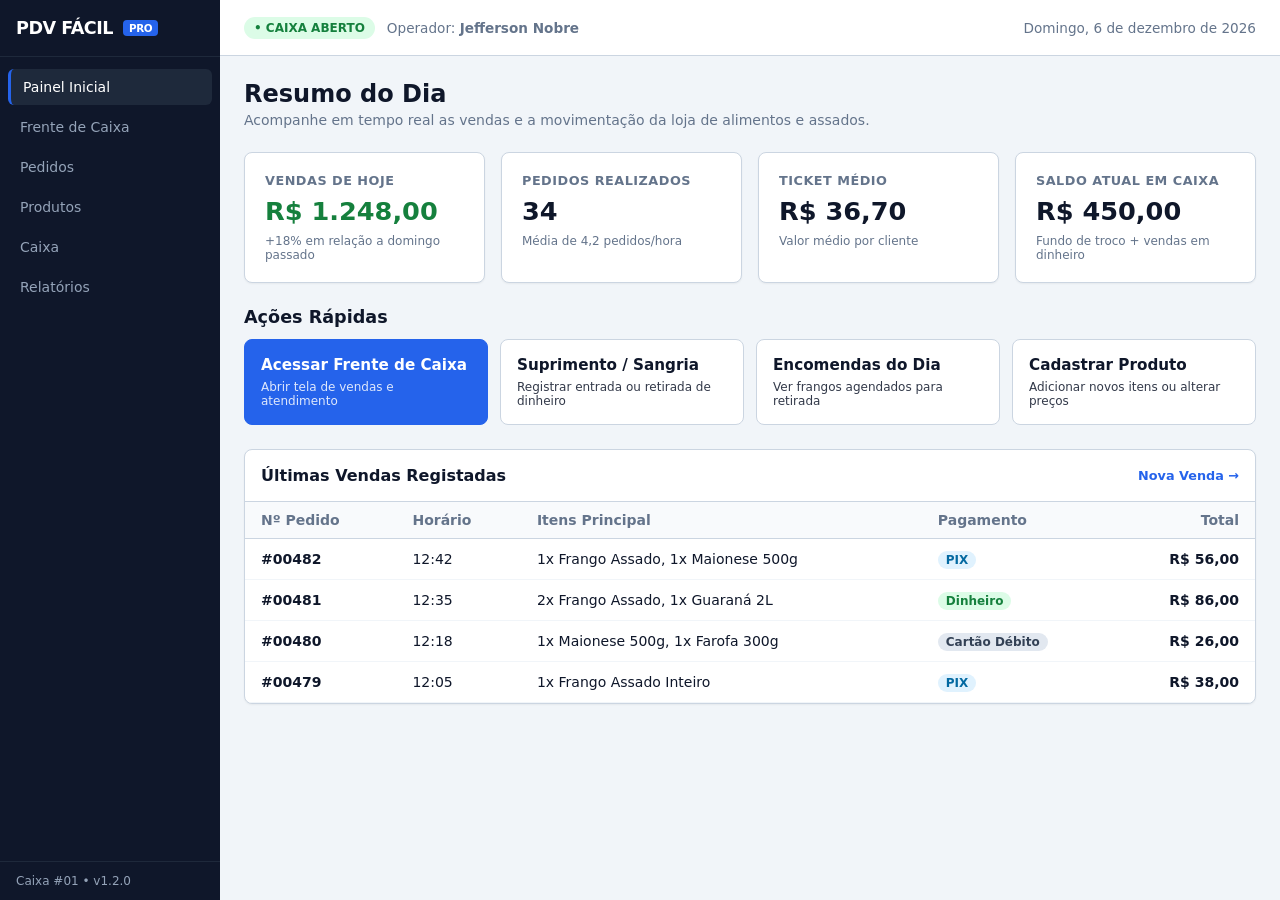
==== index.html @ 59649ac1 "Add files via upload" ====
<!DOCTYPE html>
<html lang="pt-PT">
<head>
  <meta charset="UTF-8">
  <meta name="viewport" content="width=device-width, initial-scale=1.0">
  <title>PDV Fácil Pro - Painel Inicial</title>
  <style>
    /* ==========================================================================
       PDV FÁCIL PRO - DESIGN SYSTEM E ESTILOS DO DASHBOARD
       ========================================================================== */
    *, *::before, *::after {
      box-sizing: border-box;
      margin: 0;
      padding: 0;
    }

    :root {
      --bg-app: #f1f5f9;
      --bg-surface: #ffffff;
      --bg-sidebar: #0f172a;
      --bg-sidebar-hover: #1e293b;
      --border-color: #cbd5e1;

      --primary: #2563eb;
      --primary-hover: #1d4ed8;
      --primary-light: #eff6ff;

      --success: #15803d;
      --success-bg: #dcfce7;
      --warning: #d97706;
      --warning-bg: #fef3c7;
      --danger: #b91c1c;
      --danger-bg: #fee2e2;

      --text-main: #0f172a;
      --text-muted: #64748b;
      --text-white: #ffffff;

      --radius-sm: 6px;
      --radius-md: 8px;
      --radius-lg: 12px;

      --shadow-sm: 0 1px 2px 0 rgba(0, 0, 0, 0.05);
      --shadow-md: 0 4px 6px -1px rgba(0, 0, 0, 0.1);
      --font-family: 'Inter', system-ui, -apple-system, BlinkMacSystemFont, "Segoe UI", Roboto, sans-serif;
    }

    body {
      font-family: var(--font-family);
      background-color: var(--bg-app);
      color: var(--text-main);
      height: 100vh;
      overflow: hidden;
      display: flex;
    }

    .app-container {
      display: flex;
      width: 100vw;
      height: 100vh;
    }

    /* SIDEBAR */
    .sidebar {
      width: 220px;
      background-color: var(--bg-sidebar);
      color: var(--text-white);
      display: flex;
      flex-direction: column;
      justify-content: space-between;
    }

    .brand {
      padding: 18px 16px;
      font-size: 1.1rem;
      font-weight: 700;
      letter-spacing: -0.5px;
      border-bottom: 1px solid var(--bg-sidebar-hover);
      display: flex;
      align-items: center;
      gap: 10px;
    }

    .brand-badge {
      background-color: var(--primary);
      font-size: 0.65rem;
      padding: 2px 6px;
      border-radius: 4px;
      text-transform: uppercase;
    }

    .nav-menu {
      list-style: none;
      padding: 12px 8px;
      display: flex;
      flex-direction: column;
      gap: 4px;
    }

    .nav-item a {
      display: flex;
      align-items: center;
      gap: 12px;
      padding: 10px 12px;
      color: #94a3b8;
      text-decoration: none;
      font-size: 0.875rem;
      font-weight: 500;
      border-radius: var(--radius-sm);
      transition: all 0.15s ease;
    }

    .nav-item a:hover, .nav-item.active a {
      background-color: var(--bg-sidebar-hover);
      color: var(--text-white);
    }

    .nav-item.active a {
      border-left: 3px solid var(--primary);
    }

    .system-status {
      padding: 12px 16px;
      border-top: 1px solid var(--bg-sidebar-hover);
      font-size: 0.75rem;
      color: #94a3b8;
    }

    /* CONTEÚDO PRINCIPAL */
    .main-content {
      flex: 1;
      display: flex;
      flex-direction: column;
      overflow-y: auto;
    }

    .topbar {
      height: 56px;
      background-color: var(--bg-surface);
      border-bottom: 1px solid var(--border-color);
      display: flex;
      align-items: center;
      justify-content: space-between;
      padding: 0 24px;
    }

    .status-badge {
      display: inline-flex;
      align-items: center;
      gap: 6px;
      padding: 4px 10px;
      border-radius: 20px;
      font-size: 0.75rem;
      font-weight: 600;
    }

    .status-badge.open {
      background-color: var(--success-bg);
      color: var(--success);
    }

    .dashboard-container {
      padding: 24px;
      display: flex;
      flex-direction: column;
      gap: 24px;
      max-width: 1200px;
      margin: 0 auto;
      width: 100%;
    }

    .welcome-header h1 {
      font-size: 1.5rem;
      font-weight: 700;
      color: var(--text-main);
    }

    .welcome-header p {
      font-size: 0.875rem;
      color: var(--text-muted);
      margin-top: 4px;
    }

    /* CARDS DE MÉTRICAS (KPIs) */
    .kpi-grid {
      display: grid;
      grid-template-columns: repeat(auto-fit, minmax(220px, 1fr));
      gap: 16px;
    }

    .kpi-card {
      background: var(--bg-surface);
      border: 1px solid var(--border-color);
      border-radius: var(--radius-md);
      padding: 20px;
      box-shadow: var(--shadow-sm);
      display: flex;
      flex-direction: column;
      gap: 8px;
    }

    .kpi-label {
      font-size: 0.8rem;
      font-weight: 600;
      color: var(--text-muted);
      text-transform: uppercase;
      letter-spacing: 0.5px;
    }

    .kpi-value {
      font-size: 1.6rem;
      font-weight: 800;
      color: var(--text-main);
    }

    .kpi-value.green {
      color: var(--success);
    }

    .kpi-subtext {
      font-size: 0.75rem;
      color: var(--text-muted);
    }

    /* SEÇÃO DE ATALHOS RÁPIDOS */
    .section-title {
      font-size: 1.1rem;
      font-weight: 700;
      margin-bottom: 12px;
      color: var(--text-main);
    }

    .actions-grid {
      display: grid;
      grid-template-columns: repeat(auto-fit, minmax(180px, 1fr));
      gap: 12px;
    }

    .action-card {
      background: var(--bg-surface);
      border: 1px solid var(--border-color);
      border-radius: var(--radius-md);
      padding: 16px;
      text-decoration: none;
      color: var(--text-main);
      display: flex;
      flex-direction: column;
      gap: 6px;
      transition: all 0.15s ease;
      cursor: pointer;
    }

    .action-card:hover {
      border-color: var(--primary);
      transform: translateY(-2px);
      box-shadow: var(--shadow-md);
    }

    .action-card.primary {
      background-color: var(--primary);
      color: var(--text-white);
      border-color: var(--primary);
    }

    .action-card.primary:hover {
      background-color: var(--primary-hover);
    }

    .action-title {
      font-weight: 700;
      font-size: 0.95rem;
    }

    .action-desc {
      font-size: 0.75rem;
      opacity: 0.85;
    }

    /* TABELA DE ÚLTIMAS VENDAS */
    .table-card {
      background: var(--bg-surface);
      border: 1px solid var(--border-color);
      border-radius: var(--radius-md);
      box-shadow: var(--shadow-sm);
      overflow: hidden;
    }

    .table-header {
      padding: 16px;
      border-bottom: 1px solid var(--border-color);
      display: flex;
      justify-content: space-between;
      align-items: center;
    }

    .data-table {
      width: 100%;
      border-collapse: collapse;
      font-size: 0.875rem;
    }

    .data-table th {
      background-color: #f8fafc;
      padding: 10px 16px;
      text-align: left;
      color: var(--text-muted);
      font-weight: 600;
      border-bottom: 1px solid var(--border-color);
    }

    .data-table td {
      padding: 12px 16px;
      border-bottom: 1px solid #f1f5f9;
    }

    .badge-payment {
      padding: 2px 8px;
      border-radius: 12px;
      font-size: 0.75rem;
      font-weight: 600;
      background-color: #e2e8f0;
      color: #334155;
    }

    .badge-payment.pix {
      background-color: #e0f2fe;
      color: #0369a1;
    }

    .badge-payment.dinheiro {
      background-color: #dcfce7;
      color: #15803d;
    }
  </style>
</head>
<body>

  <div class="app-container">
    <!-- MENU LATERAL -->
    <aside class="sidebar">
      <div>
        <div class="brand">
          <span>PDV FÁCIL</span>
          <span class="brand-badge">PRO</span>
        </div>
        <ul class="nav-menu">
          <li class="nav-item active"><a href="index.html"><span class="nav-text">Painel Inicial</span></a></li>
          <li class="nav-item"><a href="pdv.html"><span class="nav-text">Frente de Caixa</span></a></li>
          <li class="nav-item"><a href="#"><span class="nav-text">Pedidos</span></a></li>
          <li class="nav-item"><a href="#"><span class="nav-text">Produtos</span></a></li>
          <li class="nav-item"><a href="#"><span class="nav-text">Caixa</span></a></li>
          <li class="nav-item"><a href="#"><span class="nav-text">Relatórios</span></a></li>
        </ul>
      </div>
      <div class="system-status">
        Caixa #01 &bull; v1.2.0
      </div>
    </aside>

    <!-- CONTEÚDO PRINCIPAL -->
    <main class="main-content">
      <!-- CABEÇALHO SUPERIOR -->
      <header class="topbar">
        <div style="display: flex; align-items: center; gap: 12px;">
          <span class="status-badge open">&bull; CAIXA ABERTO</span>
          <span style="font-size: 0.85rem; color: var(--text-muted);">Operador: <strong>Jefferson Nobre</strong></span>
        </div>
        <div style="font-size: 0.85rem; color: var(--text-muted);" id="current-date">
          <!-- Data inserida via JS -->
        </div>
      </header>

      <!-- ÁREA DO DASHBOARD -->
      <div class="dashboard-container">
        
        <!-- BOAS-VINDAS -->
        <div class="welcome-header">
          <h1>Resumo do Dia</h1>
          <p>Acompanhe em tempo real as vendas e a movimentação da loja de alimentos e assados.</p>
        </div>

        <!-- CARDS DE RESUMO (KPIs) -->
        <div class="kpi-grid">
          <div class="kpi-card">
            <span class="kpi-label">Vendas de Hoje</span>
            <span class="kpi-value green">R$ 1.248,00</span>
            <span class="kpi-subtext">+18% em relação a domingo passado</span>
          </div>

          <div class="kpi-card">
            <span class="kpi-label">Pedidos Realizados</span>
            <span class="kpi-value">34</span>
            <span class="kpi-subtext">Média de 4,2 pedidos/hora</span>
          </div>

          <div class="kpi-card">
            <span class="kpi-label">Ticket Médio</span>
            <span class="kpi-value">R$ 36,70</span>
            <span class="kpi-subtext">Valor médio por cliente</span>
          </div>

          <div class="kpi-card">
            <span class="kpi-label">Saldo Atual em Caixa</span>
            <span class="kpi-value">R$ 450,00</span>
            <span class="kpi-subtext">Fundo de troco + vendas em dinheiro</span>
          </div>
        </div>

        <!-- ATALHOS RÁPIDOS -->
        <div>
          <h2 class="section-title">Ações Rápidas</h2>
          <div class="actions-grid">
            <a href="pdv.html" class="action-card primary">
              <span class="action-title">Acessar Frente de Caixa</span>
              <span class="action-desc">Abrir tela de vendas e atendimento</span>
            </a>

            <div class="action-card" onclick="alert('Módulo de Caixa em desenvolvimento')">
              <span class="action-title">Suprimento / Sangria</span>
              <span class="action-desc">Registrar entrada ou retirada de dinheiro</span>
            </div>

            <div class="action-card" onclick="alert('Módulo de Pedidos em desenvolvimento')">
              <span class="action-title">Encomendas do Dia</span>
              <span class="action-desc">Ver frangos agendados para retirada</span>
            </div>

            <div class="action-card" onclick="alert('Módulo de Produtos em desenvolvimento')">
              <span class="action-title">Cadastrar Produto</span>
              <span class="action-desc">Adicionar novos itens ou alterar preços</span>
            </div>
          </div>
        </div>

        <!-- ÚLTIMAS VENDAS -->
        <div class="table-card">
          <div class="table-header">
            <strong>Últimas Vendas Registadas</strong>
            <a href="pdv.html" style="font-size: 0.8rem; color: var(--primary); text-decoration: none; font-weight: 600;">Nova Venda &rarr;</a>
          </div>

          <table class="data-table">
            <thead>
              <tr>
                <th>Nº Pedido</th>
                <th>Horário</th>
                <th>Itens Principal</th>
                <th>Pagamento</th>
                <th style="text-align: right;">Total</th>
              </tr>
            </thead>
            <tbody>
              <tr>
                <td><strong>#00482</strong></td>
                <td>12:42</td>
                <td>1x Frango Assado, 1x Maionese 500g</td>
                <td><span class="badge-payment pix">PIX</span></td>
                <td style="text-align: right; font-weight: 700;">R$ 56,00</td>
              </tr>
              <tr>
                <td><strong>#00481</strong></td>
                <td>12:35</td>
                <td>2x Frango Assado, 1x Guaraná 2L</td>
                <td><span class="badge-payment dinheiro">Dinheiro</span></td>
                <td style="text-align: right; font-weight: 700;">R$ 86,00</td>
              </tr>
              <tr>
                <td><strong>#00480</strong></td>
                <td>12:18</td>
                <td>1x Maionese 500g, 1x Farofa 300g</td>
                <td><span class="badge-payment">Cartão Débito</span></td>
                <td style="text-align: right; font-weight: 700;">R$ 26,00</td>
              </tr>
              <tr>
                <td><strong>#00479</strong></td>
                <td>12:05</td>
                <td>1x Frango Assado Inteiro</td>
                <td><span class="badge-payment pix">PIX</span></td>
                <td style="text-align: right; font-weight: 700;">R$ 38,00</td>
              </tr>
            </tbody>
          </table>
        </div>

      </div>
    </main>
  </div>

  <script>
    // Formatar data atual no cabeçalho
    const options = { weekday: 'long', year: 'numeric', month: 'long', day: 'numeric' };
    const today = new Date().toLocaleDateString('pt-BR', options);
    document.getElementById('current-date').innerText = today.charAt(0).toUpperCase() + today.slice(1);
  </script>
  <script src="js/app.js"></script>
</body>
</html>
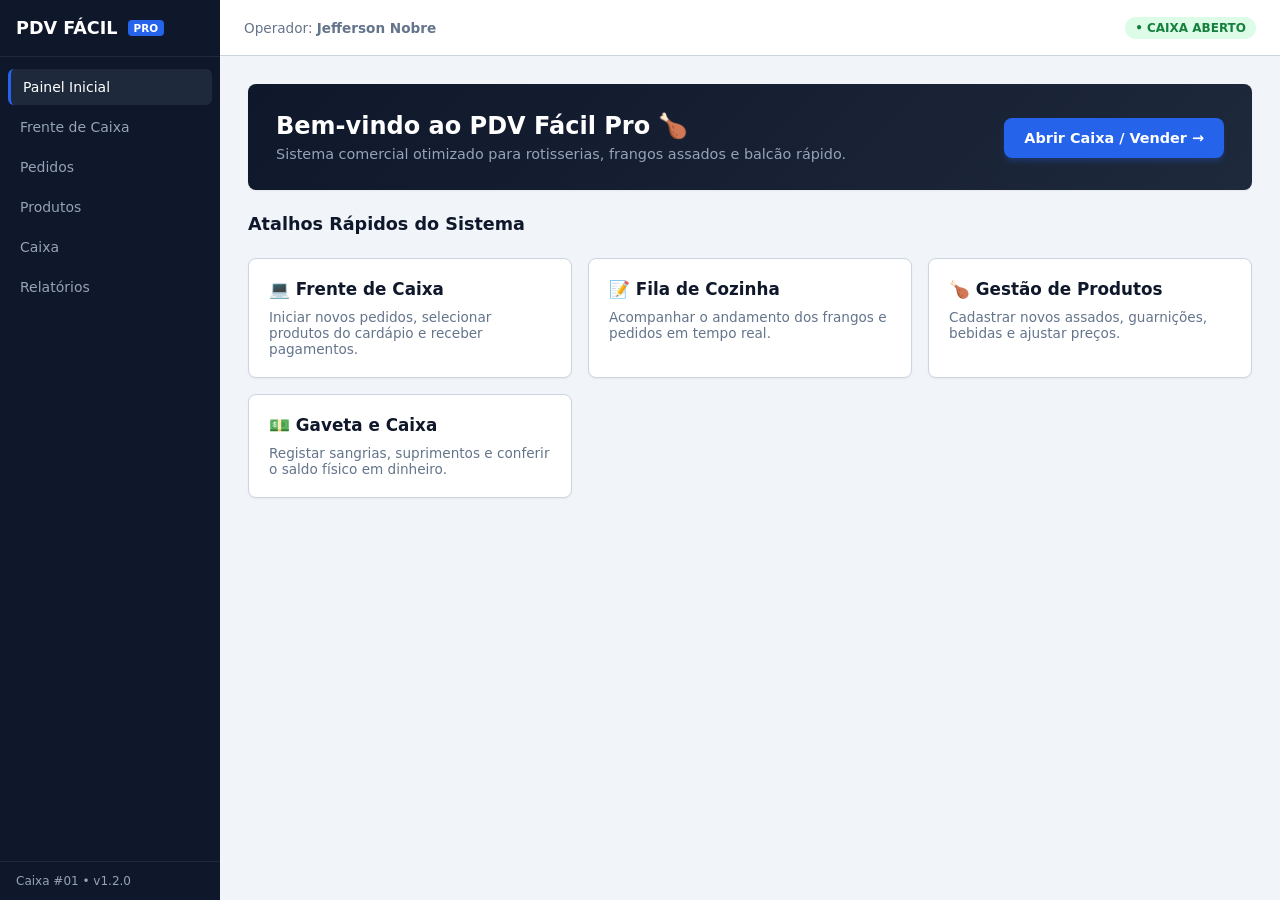
==== commit 2b92f15d: "index.html" ====
--- a/index.html
+++ b/index.html
@@ -1,497 +1,101 @@
 <!DOCTYPE html>
-<html lang="pt-PT">
+<html lang="pt-BR">
 <head>
   <meta charset="UTF-8">
   <meta name="viewport" content="width=device-width, initial-scale=1.0">
   <title>PDV Fácil Pro - Painel Inicial</title>
   <style>
-    /* ==========================================================================
-       PDV FÁCIL PRO - DESIGN SYSTEM E ESTILOS DO DASHBOARD
-       ========================================================================== */
-    *, *::before, *::after {
-      box-sizing: border-box;
-      margin: 0;
-      padding: 0;
+    *, *::before, *::after { box-sizing: border-box; margin: 0; padding: 0; }
+    :root {
+      --bg-app: #f1f5f9; --bg-surface: #ffffff; --bg-sidebar: #0f172a; --bg-sidebar-hover: #1e293b;
+      --border-color: #cbd5e1; --primary: #2563eb; --primary-hover: #1d4ed8; --primary-light: #eff6ff;
+      --success: #15803d; --success-bg: #dcfce7; --warning: #d97706; --danger: #b91c1c;
+      --text-main: #0f172a; --text-muted: #64748b; --text-white: #ffffff;
+      --radius-sm: 6px; --radius-md: 8px; --shadow-sm: 0 1px 2px 0 rgba(0, 0, 0, 0.05);
+      --font-family: 'Inter', system-ui, -apple-system, sans-serif;
     }
-
-    :root {
-      --bg-app: #f1f5f9;
-      --bg-surface: #ffffff;
-      --bg-sidebar: #0f172a;
-      --bg-sidebar-hover: #1e293b;
-      --border-color: #cbd5e1;
-
-      --primary: #2563eb;
-      --primary-hover: #1d4ed8;
-      --primary-light: #eff6ff;
-
-      --success: #15803d;
-      --success-bg: #dcfce7;
-      --warning: #d97706;
-      --warning-bg: #fef3c7;
-      --danger: #b91c1c;
-      --danger-bg: #fee2e2;
-
-      --text-main: #0f172a;
-      --text-muted: #64748b;
-      --text-white: #ffffff;
-
-      --radius-sm: 6px;
-      --radius-md: 8px;
-      --radius-lg: 12px;
-
-      --shadow-sm: 0 1px 2px 0 rgba(0, 0, 0, 0.05);
-      --shadow-md: 0 4px 6px -1px rgba(0, 0, 0, 0.1);
-      --font-family: 'Inter', system-ui, -apple-system, BlinkMacSystemFont, "Segoe UI", Roboto, sans-serif;
-    }
-
-    body {
-      font-family: var(--font-family);
-      background-color: var(--bg-app);
-      color: var(--text-main);
-      height: 100vh;
-      overflow: hidden;
-      display: flex;
-    }
-
-    .app-container {
-      display: flex;
-      width: 100vw;
-      height: 100vh;
-    }
-
-    /* SIDEBAR */
-    .sidebar {
-      width: 220px;
-      background-color: var(--bg-sidebar);
-      color: var(--text-white);
-      display: flex;
-      flex-direction: column;
-      justify-content: space-between;
-    }
-
-    .brand {
-      padding: 18px 16px;
-      font-size: 1.1rem;
-      font-weight: 700;
-      letter-spacing: -0.5px;
-      border-bottom: 1px solid var(--bg-sidebar-hover);
-      display: flex;
-      align-items: center;
-      gap: 10px;
-    }
-
-    .brand-badge {
-      background-color: var(--primary);
-      font-size: 0.65rem;
-      padding: 2px 6px;
-      border-radius: 4px;
-      text-transform: uppercase;
-    }
-
-    .nav-menu {
-      list-style: none;
-      padding: 12px 8px;
-      display: flex;
-      flex-direction: column;
-      gap: 4px;
-    }
-
-    .nav-item a {
-      display: flex;
-      align-items: center;
-      gap: 12px;
-      padding: 10px 12px;
-      color: #94a3b8;
-      text-decoration: none;
-      font-size: 0.875rem;
-      font-weight: 500;
-      border-radius: var(--radius-sm);
-      transition: all 0.15s ease;
-    }
-
-    .nav-item a:hover, .nav-item.active a {
-      background-color: var(--bg-sidebar-hover);
-      color: var(--text-white);
-    }
-
-    .nav-item.active a {
-      border-left: 3px solid var(--primary);
-    }
-
-    .system-status {
-      padding: 12px 16px;
-      border-top: 1px solid var(--bg-sidebar-hover);
-      font-size: 0.75rem;
-      color: #94a3b8;
-    }
-
-    /* CONTEÚDO PRINCIPAL */
-    .main-content {
-      flex: 1;
-      display: flex;
-      flex-direction: column;
-      overflow-y: auto;
-    }
-
-    .topbar {
-      height: 56px;
-      background-color: var(--bg-surface);
-      border-bottom: 1px solid var(--border-color);
-      display: flex;
-      align-items: center;
-      justify-content: space-between;
-      padding: 0 24px;
-    }
-
-    .status-badge {
-      display: inline-flex;
-      align-items: center;
-      gap: 6px;
-      padding: 4px 10px;
-      border-radius: 20px;
-      font-size: 0.75rem;
-      font-weight: 600;
-    }
-
-    .status-badge.open {
-      background-color: var(--success-bg);
-      color: var(--success);
-    }
-
-    .dashboard-container {
-      padding: 24px;
-      display: flex;
-      flex-direction: column;
-      gap: 24px;
-      max-width: 1200px;
-      margin: 0 auto;
-      width: 100%;
-    }
-
-    .welcome-header h1 {
-      font-size: 1.5rem;
-      font-weight: 700;
-      color: var(--text-main);
-    }
-
-    .welcome-header p {
-      font-size: 0.875rem;
-      color: var(--text-muted);
-      margin-top: 4px;
-    }
-
-    /* CARDS DE MÉTRICAS (KPIs) */
-    .kpi-grid {
-      display: grid;
-      grid-template-columns: repeat(auto-fit, minmax(220px, 1fr));
-      gap: 16px;
-    }
-
-    .kpi-card {
-      background: var(--bg-surface);
-      border: 1px solid var(--border-color);
-      border-radius: var(--radius-md);
-      padding: 20px;
-      box-shadow: var(--shadow-sm);
-      display: flex;
-      flex-direction: column;
-      gap: 8px;
-    }
-
-    .kpi-label {
-      font-size: 0.8rem;
-      font-weight: 600;
-      color: var(--text-muted);
-      text-transform: uppercase;
-      letter-spacing: 0.5px;
-    }
-
-    .kpi-value {
-      font-size: 1.6rem;
-      font-weight: 800;
-      color: var(--text-main);
-    }
-
-    .kpi-value.green {
-      color: var(--success);
-    }
-
-    .kpi-subtext {
-      font-size: 0.75rem;
-      color: var(--text-muted);
-    }
-
-    /* SEÇÃO DE ATALHOS RÁPIDOS */
-    .section-title {
-      font-size: 1.1rem;
-      font-weight: 700;
-      margin-bottom: 12px;
-      color: var(--text-main);
-    }
-
-    .actions-grid {
-      display: grid;
-      grid-template-columns: repeat(auto-fit, minmax(180px, 1fr));
-      gap: 12px;
-    }
-
-    .action-card {
-      background: var(--bg-surface);
-      border: 1px solid var(--border-color);
-      border-radius: var(--radius-md);
-      padding: 16px;
-      text-decoration: none;
-      color: var(--text-main);
-      display: flex;
-      flex-direction: column;
-      gap: 6px;
-      transition: all 0.15s ease;
-      cursor: pointer;
-    }
-
-    .action-card:hover {
-      border-color: var(--primary);
-      transform: translateY(-2px);
-      box-shadow: var(--shadow-md);
-    }
-
-    .action-card.primary {
-      background-color: var(--primary);
-      color: var(--text-white);
-      border-color: var(--primary);
-    }
-
-    .action-card.primary:hover {
-      background-color: var(--primary-hover);
-    }
-
-    .action-title {
-      font-weight: 700;
-      font-size: 0.95rem;
-    }
-
-    .action-desc {
-      font-size: 0.75rem;
-      opacity: 0.85;
-    }
-
-    /* TABELA DE ÚLTIMAS VENDAS */
-    .table-card {
-      background: var(--bg-surface);
-      border: 1px solid var(--border-color);
-      border-radius: var(--radius-md);
-      box-shadow: var(--shadow-sm);
-      overflow: hidden;
-    }
-
-    .table-header {
-      padding: 16px;
-      border-bottom: 1px solid var(--border-color);
-      display: flex;
-      justify-content: space-between;
-      align-items: center;
-    }
-
-    .data-table {
-      width: 100%;
-      border-collapse: collapse;
-      font-size: 0.875rem;
-    }
-
-    .data-table th {
-      background-color: #f8fafc;
-      padding: 10px 16px;
-      text-align: left;
-      color: var(--text-muted);
-      font-weight: 600;
-      border-bottom: 1px solid var(--border-color);
-    }
-
-    .data-table td {
-      padding: 12px 16px;
-      border-bottom: 1px solid #f1f5f9;
-    }
-
-    .badge-payment {
-      padding: 2px 8px;
-      border-radius: 12px;
-      font-size: 0.75rem;
-      font-weight: 600;
-      background-color: #e2e8f0;
-      color: #334155;
-    }
-
-    .badge-payment.pix {
-      background-color: #e0f2fe;
-      color: #0369a1;
-    }
-
-    .badge-payment.dinheiro {
-      background-color: #dcfce7;
-      color: #15803d;
-    }
+    body { font-family: var(--font-family); background-color: var(--bg-app); color: var(--text-main); height: 100vh; overflow: hidden; display: flex; }
+    .app-container { display: flex; width: 100vw; height: 100vh; }
+    .sidebar { width: 220px; background-color: var(--bg-sidebar); color: var(--text-white); display: flex; flex-direction: column; justify-content: space-between; }
+    .brand { padding: 18px 16px; font-size: 1.1rem; font-weight: 700; border-bottom: 1px solid var(--bg-sidebar-hover); display: flex; align-items: center; gap: 10px; }
+    .brand-badge { background-color: var(--primary); font-size: 0.65rem; padding: 2px 6px; border-radius: 4px; text-transform: uppercase; }
+    .nav-menu { list-style: none; padding: 12px 8px; display: flex; flex-direction: column; gap: 4px; }
+    .nav-item a { display: flex; align-items: center; gap: 12px; padding: 10px 12px; color: #94a3b8; text-decoration: none; font-size: 0.875rem; font-weight: 500; border-radius: var(--radius-sm); }
+    .nav-item a:hover, .nav-item.active a { background-color: var(--bg-sidebar-hover); color: var(--text-white); }
+    .nav-item.active a { border-left: 3px solid var(--primary); }
+    .system-status { padding: 12px 16px; border-top: 1px solid var(--bg-sidebar-hover); font-size: 0.75rem; color: #94a3b8; }
+    .main-content { flex: 1; display: flex; flex-direction: column; overflow-y: auto; }
+    .topbar { height: 56px; background-color: var(--bg-surface); border-bottom: 1px solid var(--border-color); display: flex; align-items: center; justify-content: space-between; padding: 0 24px; }
+    
+    .page-container { padding: 28px; display: flex; flex-direction: column; gap: 24px; max-width: 1200px; margin: 0 auto; width: 100%; }
+    .welcome-banner { background: linear-gradient(135deg, #0f172a 0%, #1e293b 100%); color: white; padding: 28px; border-radius: var(--radius-md); display: flex; justify-content: space-between; align-items: center; box-shadow: var(--shadow-sm); }
+    .welcome-banner h1 { font-size: 1.5rem; margin-bottom: 6px; }
+    .welcome-banner p { color: #94a3b8; font-size: 0.9rem; }
+    
+    .quick-grid { display: grid; grid-template-columns: repeat(auto-fit, minmax(240px, 1fr)); gap: 16px; }
+    .quick-card { background: var(--bg-surface); border: 1px solid var(--border-color); border-radius: var(--radius-md); padding: 20px; box-shadow: var(--shadow-sm); display: flex; flex-direction: column; gap: 10px; text-decoration: none; color: inherit; transition: transform 0.15s ease, border-color 0.15s ease; }
+    .quick-card:hover { border-color: var(--primary); transform: translateY(-2px); }
+    .quick-card-title { font-weight: 700; font-size: 1.05rem; display: flex; align-items: center; gap: 8px; }
+    .quick-card-desc { font-size: 0.85rem; color: var(--text-muted); }
   </style>
 </head>
 <body>
-
   <div class="app-container">
-    <!-- MENU LATERAL -->
     <aside class="sidebar">
       <div>
-        <div class="brand">
-          <span>PDV FÁCIL</span>
-          <span class="brand-badge">PRO</span>
-        </div>
+        <div class="brand"><span>PDV FÁCIL</span><span class="brand-badge">PRO</span></div>
         <ul class="nav-menu">
-          <li class="nav-item active"><a href="index.html"><span class="nav-text">Painel Inicial</span></a></li>
-          <li class="nav-item"><a href="pdv.html"><span class="nav-text">Frente de Caixa</span></a></li>
-          <li class="nav-item"><a href="#"><span class="nav-text">Pedidos</span></a></li>
-          <li class="nav-item"><a href="#"><span class="nav-text">Produtos</span></a></li>
-          <li class="nav-item"><a href="#"><span class="nav-text">Caixa</span></a></li>
-          <li class="nav-item"><a href="#"><span class="nav-text">Relatórios</span></a></li>
+          <li class="nav-item active"><a href="index.html">Painel Inicial</a></li>
+          <li class="nav-item"><a href="pdv.html">Frente de Caixa</a></li>
+          <li class="nav-item"><a href="pedidos.html">Pedidos</a></li>
+          <li class="nav-item"><a href="produtos.html">Produtos</a></li>
+          <li class="nav-item"><a href="caixa.html">Caixa</a></li>
+          <li class="nav-item"><a href="relatorios.html">Relatórios</a></li>
         </ul>
       </div>
-      <div class="system-status">
-        Caixa #01 &bull; v1.2.0
-      </div>
+      <div class="system-status">Caixa #01 &bull; v1.2.0</div>
     </aside>
 
-    <!-- CONTEÚDO PRINCIPAL -->
     <main class="main-content">
-      <!-- CABEÇALHO SUPERIOR -->
       <header class="topbar">
-        <div style="display: flex; align-items: center; gap: 12px;">
-          <span class="status-badge open">&bull; CAIXA ABERTO</span>
-          <span style="font-size: 0.85rem; color: var(--text-muted);">Operador: <strong>Jefferson Nobre</strong></span>
-        </div>
-        <div style="font-size: 0.85rem; color: var(--text-muted);" id="current-date">
-          <!-- Data inserida via JS -->
-        </div>
+        <div style="font-size: 0.85rem; color: var(--text-muted);">Operador: <strong>Jefferson Nobre</strong></div>
+        <span style="background: var(--success-bg); color: var(--success); padding: 4px 10px; border-radius: 20px; font-size: 0.75rem; font-weight: 700;">&bull; CAIXA ABERTO</span>
       </header>
 
-      <!-- ÁREA DO DASHBOARD -->
-      <div class="dashboard-container">
-        
-        <!-- BOAS-VINDAS -->
-        <div class="welcome-header">
-          <h1>Resumo do Dia</h1>
-          <p>Acompanhe em tempo real as vendas e a movimentação da loja de alimentos e assados.</p>
-        </div>
-
-        <!-- CARDS DE RESUMO (KPIs) -->
-        <div class="kpi-grid">
-          <div class="kpi-card">
-            <span class="kpi-label">Vendas de Hoje</span>
-            <span class="kpi-value green">R$ 1.248,00</span>
-            <span class="kpi-subtext">+18% em relação a domingo passado</span>
+      <div class="page-container">
+        <div class="welcome-banner">
+          <div>
+            <h1>Bem-vindo ao PDV Fácil Pro 🍗</h1>
+            <p>Sistema comercial otimizado para rotisserias, frangos assados e balcão rápido.</p>
           </div>
-
-          <div class="kpi-card">
-            <span class="kpi-label">Pedidos Realizados</span>
-            <span class="kpi-value">34</span>
-            <span class="kpi-subtext">Média de 4,2 pedidos/hora</span>
-          </div>
-
-          <div class="kpi-card">
-            <span class="kpi-label">Ticket Médio</span>
-            <span class="kpi-value">R$ 36,70</span>
-            <span class="kpi-subtext">Valor médio por cliente</span>
-          </div>
-
-          <div class="kpi-card">
-            <span class="kpi-label">Saldo Atual em Caixa</span>
-            <span class="kpi-value">R$ 450,00</span>
-            <span class="kpi-subtext">Fundo de troco + vendas em dinheiro</span>
+          <div>
+            <a href="pdv.html" style="background: var(--primary); color: white; padding: 12px 20px; border-radius: var(--radius-md); text-decoration: none; font-weight: 700; font-size: 0.9rem; box-shadow: 0 4px 6px -1px rgba(37, 99, 235, 0.3);">Abrir Caixa / Vender &rarr;</a>
           </div>
         </div>
 
-        <!-- ATALHOS RÁPIDOS -->
-        <div>
-          <h2 class="section-title">Ações Rápidas</h2>
-          <div class="actions-grid">
-            <a href="pdv.html" class="action-card primary">
-              <span class="action-title">Acessar Frente de Caixa</span>
-              <span class="action-desc">Abrir tela de vendas e atendimento</span>
-            </a>
+        <h3 style="font-size: 1.1rem; color: var(--text-main);">Atalhos Rápidos do Sistema</h3>
 
-            <div class="action-card" onclick="alert('Módulo de Caixa em desenvolvimento')">
-              <span class="action-title">Suprimento / Sangria</span>
-              <span class="action-desc">Registrar entrada ou retirada de dinheiro</span>
-            </div>
-
-            <div class="action-card" onclick="alert('Módulo de Pedidos em desenvolvimento')">
-              <span class="action-title">Encomendas do Dia</span>
-              <span class="action-desc">Ver frangos agendados para retirada</span>
-            </div>
-
-            <div class="action-card" onclick="alert('Módulo de Produtos em desenvolvimento')">
-              <span class="action-title">Cadastrar Produto</span>
-              <span class="action-desc">Adicionar novos itens ou alterar preços</span>
-            </div>
-          </div>
+        <div class="quick-grid">
+          <a href="pdv.html" class="quick-card">
+            <span class="quick-card-title">&#128187; Frente de Caixa</span>
+            <span class="quick-card-desc">Iniciar novos pedidos, selecionar produtos do cardápio e receber pagamentos.</span>
+          </a>
+          <a href="pedidos.html" class="quick-card">
+            <span class="quick-card-title">&#128221; Fila de Cozinha</span>
+            <span class="quick-card-desc">Acompanhar o andamento dos frangos e pedidos em tempo real.</span>
+          </a>
+          <a href="produtos.html" class="quick-card">
+            <span class="quick-card-title">&#127831; Gestão de Produtos</span>
+            <span class="quick-card-desc">Cadastrar novos assados, guarnições, bebidas e ajustar preços.</span>
+          </a>
+          <a href="caixa.html" class="quick-card">
+            <span class="quick-card-title">&#128181; Gaveta e Caixa</span>
+            <span class="quick-card-desc">Registar sangrias, suprimentos e conferir o saldo físico em dinheiro.</span>
+          </a>
         </div>
-
-        <!-- ÚLTIMAS VENDAS -->
-        <div class="table-card">
-          <div class="table-header">
-            <strong>Últimas Vendas Registadas</strong>
-            <a href="pdv.html" style="font-size: 0.8rem; color: var(--primary); text-decoration: none; font-weight: 600;">Nova Venda &rarr;</a>
-          </div>
-
-          <table class="data-table">
-            <thead>
-              <tr>
-                <th>Nº Pedido</th>
-                <th>Horário</th>
-                <th>Itens Principal</th>
-                <th>Pagamento</th>
-                <th style="text-align: right;">Total</th>
-              </tr>
-            </thead>
-            <tbody>
-              <tr>
-                <td><strong>#00482</strong></td>
-                <td>12:42</td>
-                <td>1x Frango Assado, 1x Maionese 500g</td>
-                <td><span class="badge-payment pix">PIX</span></td>
-                <td style="text-align: right; font-weight: 700;">R$ 56,00</td>
-              </tr>
-              <tr>
-                <td><strong>#00481</strong></td>
-                <td>12:35</td>
-                <td>2x Frango Assado, 1x Guaraná 2L</td>
-                <td><span class="badge-payment dinheiro">Dinheiro</span></td>
-                <td style="text-align: right; font-weight: 700;">R$ 86,00</td>
-              </tr>
-              <tr>
-                <td><strong>#00480</strong></td>
-                <td>12:18</td>
-                <td>1x Maionese 500g, 1x Farofa 300g</td>
-                <td><span class="badge-payment">Cartão Débito</span></td>
-                <td style="text-align: right; font-weight: 700;">R$ 26,00</td>
-              </tr>
-              <tr>
-                <td><strong>#00479</strong></td>
-                <td>12:05</td>
-                <td>1x Frango Assado Inteiro</td>
-                <td><span class="badge-payment pix">PIX</span></td>
-                <td style="text-align: right; font-weight: 700;">R$ 38,00</td>
-              </tr>
-            </tbody>
-          </table>
-        </div>
-
       </div>
     </main>
   </div>
-
-  <script>
-    // Formatar data atual no cabeçalho
-    const options = { weekday: 'long', year: 'numeric', month: 'long', day: 'numeric' };
-    const today = new Date().toLocaleDateString('pt-BR', options);
-    document.getElementById('current-date').innerText = today.charAt(0).toUpperCase() + today.slice(1);
-  </script>
   <script src="js/app.js"></script>
 </body>
-</html>+</html>
